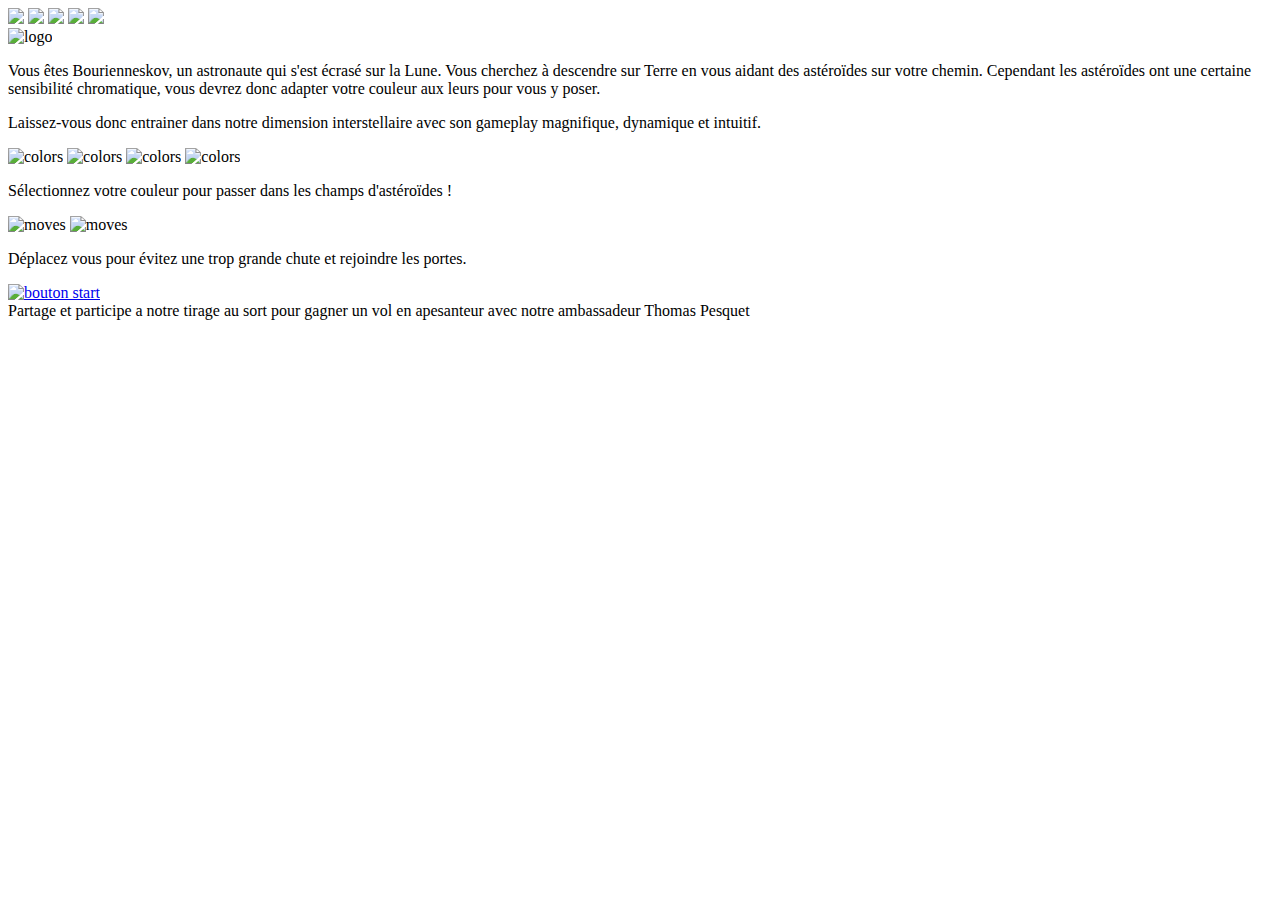
==== index.html @ bea348a5 "Ajoute index.html." ====
<!DOCTYPE html>
<html lang="en">

<head>
  <meta charset="UTF-8">
  <title>Document</title>
  <link rel="stylesheet" href="styles/style.css">
</head>

<body>
  <!-- Start Page -->
  <div class="launch-page">
    <img class="moon" id="moon" src="images/moon.png" />
    <img class="earth" id="earth" src="images/earth.png" />
    <img class="chrome" id="chrome" src="images/chrome.png" />
    <a href="https://www.facebook.com/ColorNaut-139815073215955/" target="_blank"><img class="facebook" id="facebook" src="images/facebook.png" /></a>
    <a href="https://twitter.com/NautColor" target="_blank"><img class="twitter" id="twitter" src="images/twitter.png" /></a>
    <div class="launch-page__content" id="start-page-content">
      <!-- Logo de l'app -->
      <div class="logo-container">
        <img src="images/logo.png" alt="logo" class="logo">
      </div>
      <!-- Contenu gauche -->
      <div class="content-left">
        <p> Vous êtes Bourienneskov, un astronaute qui s'est écrasé sur la Lune. Vous cherchez à descendre sur Terre en vous aidant des astéroïdes sur votre chemin. Cependant les astéroïdes ont une certaine sensibilité chromatique, vous devrez donc adapter votre couleur aux leurs pour vous y poser. </p>
        <p> Laissez-vous donc entrainer dans notre dimension interstellaire avec son gameplay magnifique, dynamique et intuitif.</p>
      </div>
      <!-- Contenu droit -->
      <div class="content-left">
        <div>
          <img src="images/orange.png" alt="colors" class="controls">
          <img src="images/green.png" alt="colors" class="controls">
          <img src="images/purple.png" alt="colors" class="controls">
          <img src="images/blue.png" alt="colors" class="controls" class="correct">
        </div>
        <p class="text">Sélectionnez votre couleur pour passer dans les champs d'astéroïdes !</p>
        <div>
          <img src="images/left.png" alt="moves" class="moves">
          <img src="images/right.png" alt="moves" class="moves">
        </div>
        <p class="text">Déplacez vous pour évitez une trop grande chute et rejoindre les portes.</p>
      </div>

      <!-- Bouton start -->
      <div class="button-start-container">
        <a href="pages/jeu.html" target="_blank">
          <img src="images/button-start.png" alt="bouton start" class="btn-start-game" id="btn-start-game">
        </a>
      </div>
    </div>
    <div class="sponsor" id="sponsor">
      Partage et participe a notre tirage au sort pour gagner un vol en apesanteur avec notre ambassadeur Thomas Pesquet
    </div>
  </div>
  <!-- /start-page -->

  <script type="text/javascript" src="../scripts/main.js"></script>
</body>

</html>
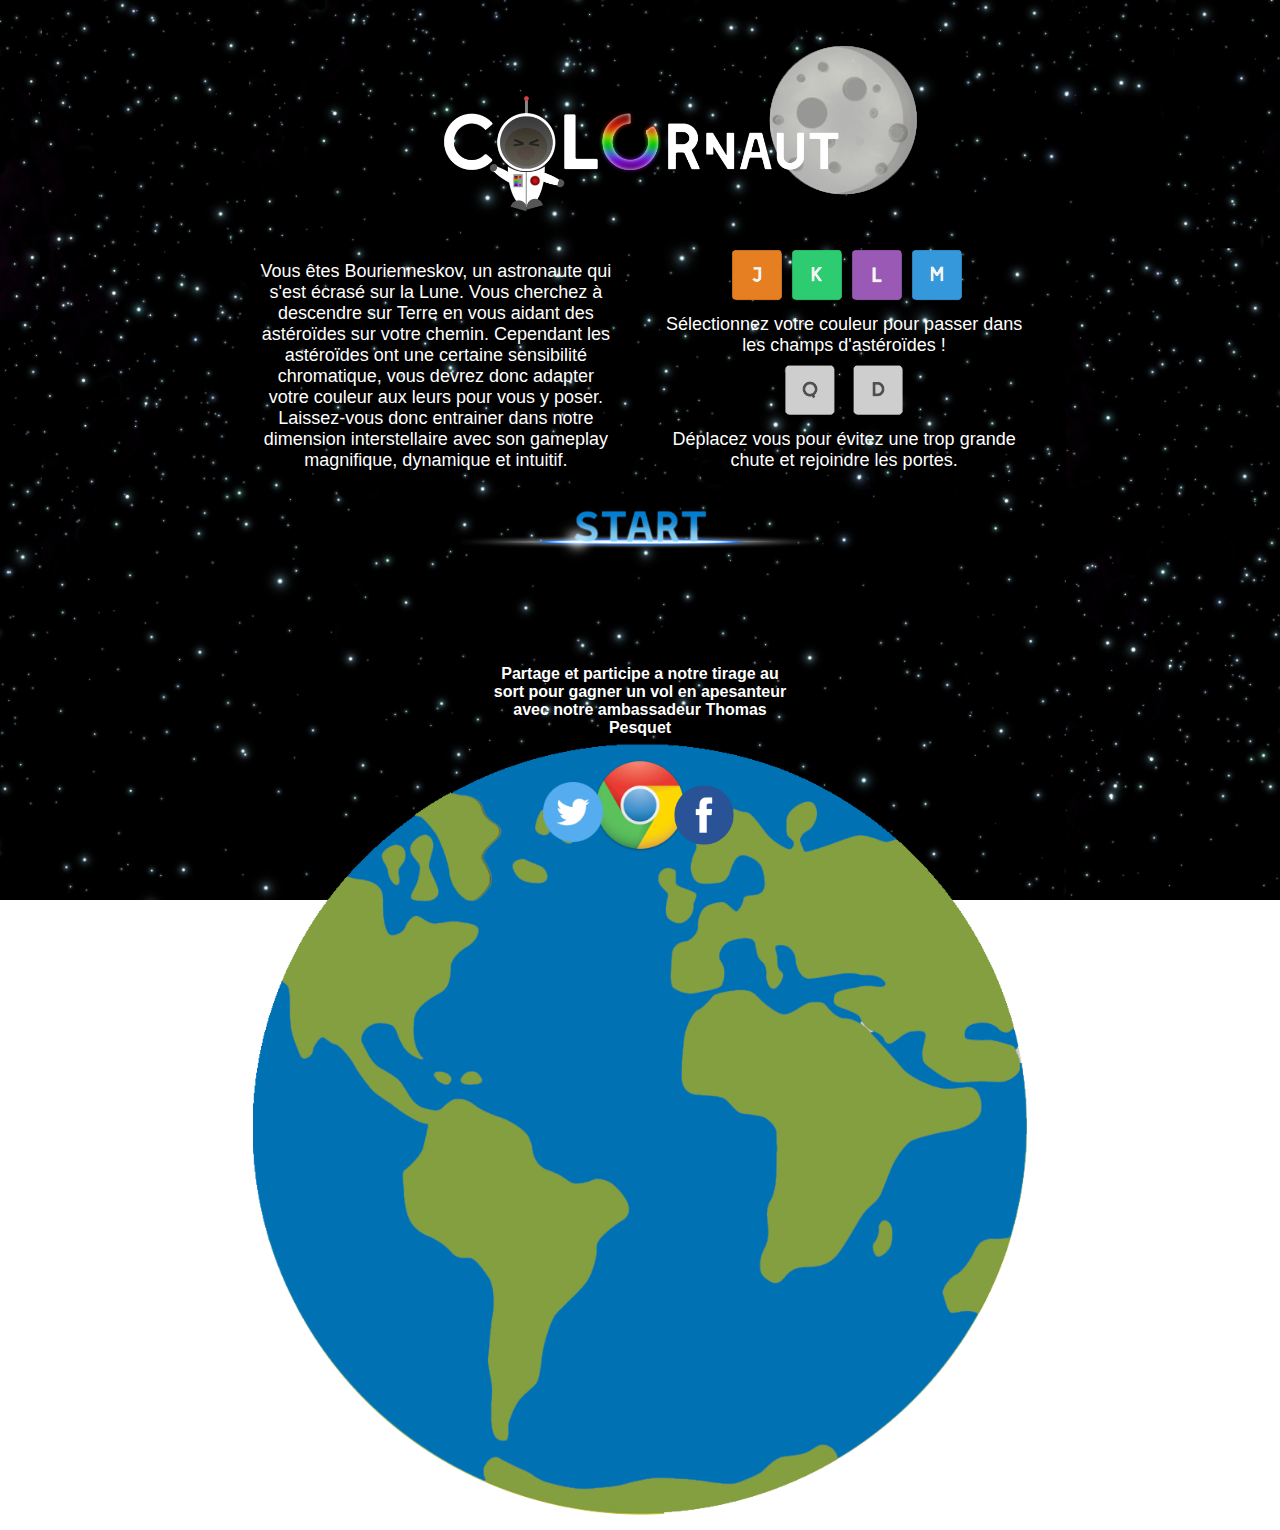
==== commit 608b7991: "Update index.html" ====
--- a/index.html
+++ b/index.html
@@ -3,7 +3,7 @@
 
 <head>
   <meta charset="UTF-8">
-  <title>Document</title>
+  <title>HomeNaute</title>
   <link rel="stylesheet" href="styles/style.css">
 </head>
 
@@ -57,4 +57,4 @@
   <script type="text/javascript" src="../scripts/main.js"></script>
 </body>
 
-</html>+</html>
--- a/styles/style.css
+++ b/styles/style.css
@@ -0,0 +1,247 @@
+* {
+  margin: 0;
+  padding: 0;
+  box-sizing: border-box;
+}
+
+body {
+  overflow: hidden;
+  position: relative;
+}
+
+
+/*************************************************                                                                     LAUNCH PAGE                  
+
+*************************************************/
+
+.launch-page {
+  position: relative;
+  width: 100vw;
+  height: 100vh;
+  background-image: url(../images/background-space.jpg);
+  background-size: cover;
+  background-repeat: no-repeat;
+}
+
+
+/*************************************************                                                                         EARTH
+
+*************************************************/
+
+.launch-page .earth {
+  width: 800px;
+  height: 800px;
+  position: absolute;
+  bottom: -70vh;
+  left: 50vw;
+  transform: translateX(-50%);
+  transition: bottom .5s ease-out .2s, left .5s ease-in-out .2s;
+}
+
+.launch-page .earth.has-moved {
+  bottom: -150%;
+}
+
+
+/*************************************************                                                                        CHROME
+
+*************************************************/
+
+.launch-page .chrome {
+  width: 100px;
+  height: 100px;
+  position: absolute;
+  bottom: 5vh;
+  left: 50vw;
+  transform: translateX(-50%);
+  transition: bottom .5s ease-in .3s, left .5s ease-in .3s;
+}
+
+.launch-page .chrome.has-moved {
+  bottom: -150%;
+}
+
+
+/*************************************************                                                                        FACEBOOK
+
+*************************************************/
+
+.launch-page .facebook {
+  width: 80px;
+  height: 80px;
+  position: absolute;
+  bottom: 5vh;
+  left: 55vw;
+  transform: translateX(-50%);
+  transition: bottom .5s ease-in .3s, left .5s ease-in .3s;
+}
+
+.launch-page .facebook.has-moved {
+  bottom: -150%;
+}
+
+
+/*************************************************                                                                        SPONSOR
+
+*************************************************/
+
+.launch-page .sponsor {
+  width: 300px;
+  height: 100px;
+  position: absolute;
+  bottom: 15vh;
+  left: 50vw;
+  transform: translateX(-50%);
+  transition: bottom .5s ease-in .3s, left .5s ease-in .3s;
+  color: white;
+  font-family: Arial, sans-serif;
+  font-size: 16px;
+  font-weight: bold;
+  text-align: center;
+}
+
+.launch-page .sponsor.has-moved {
+  bottom: -150%;
+}
+
+
+/*************************************************                                                                        TWITTER
+
+*************************************************/
+
+.launch-page .twitter {
+  width: 60px;
+  height: 60px;
+  position: absolute;
+  bottom: 6.5vh;
+  left: 44.8vw;
+  transform: translateX(-50%);
+  transition: bottom .5s ease-in .3s, left .5s ease-in .3s;
+}
+
+.launch-page .twitter.has-moved {
+  bottom: -150%;
+}
+
+
+/*************************************************                                                                         MOON
+
+*************************************************/
+
+.launch-page .moon {
+  width: 150px;
+  height: 150px;
+  position: absolute;
+  top: 5vh;
+  left: 60vw;
+  transition: top .5s ease-in-out 0s, left .5s ease-in-out 0s;
+}
+
+.launch-page .moon.has-moved {
+  top: -100%;
+  left: 90vw;
+}
+
+.launch-page__content {
+  position: absolute;
+  color: white;
+  font-family: Arial, sans-serif;
+  font-size: 18px;
+  top: 37%;
+  left: 50%;
+  width: 70vw;
+  /*background:
+rgba(203,203,203,0.8);*/
+  transform: translateY(-50%) translateX(-50%);
+  text-align: center;
+  border-radius: 10px;
+  transition: opacity .5s ease-in-out 0s;
+}
+
+correct {
+  border-radius: 2px;
+}
+
+.launch-page__content.opacity0 {
+  opacity: 0;
+}
+
+.launch-page__content.hidden {
+  display: none;
+}
+
+.launch-page__content .content-left,
+.launch-page__content .content-right {
+  display: inline-block;
+  width: 40%;
+  margin: 0 2.5%;
+}
+
+.launch-page__content .logo {
+  max-width: 50%;
+}
+
+.launch-page__content .btn-start-game {
+  max-width: 40%;
+  cursor: pointer;
+}
+
+.content-left .controls {
+  height: 50px;
+  width: 50px;
+  margin-left: 5px;
+}
+
+.text {
+  margin: 1vh auto;
+}
+
+.moves {
+  height: 50px;
+  width: 50px;
+  margin: auto 0.5vw;
+  border-radius: 2px;
+}
+
+
+/*************************************************                                                                       GAME SCREEN
+
+*************************************************/
+
+
+/*
+
+.game-screen {
+  position: absolute;
+  top: 50%;
+  left: 50%;
+  width: 30%;
+  height: 70%;
+  transform: translateX(-50%) translateY(-50%);
+  background: blue;
+  z-index: -1;
+  opacity: 0;
+  transition: z-index .5s ease-in-out 0s, opacity .5s ease-in-out 0s;
+}
+
+.game-screen.show {
+  z-index: 1;
+  opacity: 1;
+}  
+
+*/
+
+
+/*************************************************                                                                       RIGHTS
+
+*************************************************/
+
+
+/*
+
+font : 
+
+- LEIXO DEMO
+designed by phitradesign 2017
+all rights reserved © ;
+-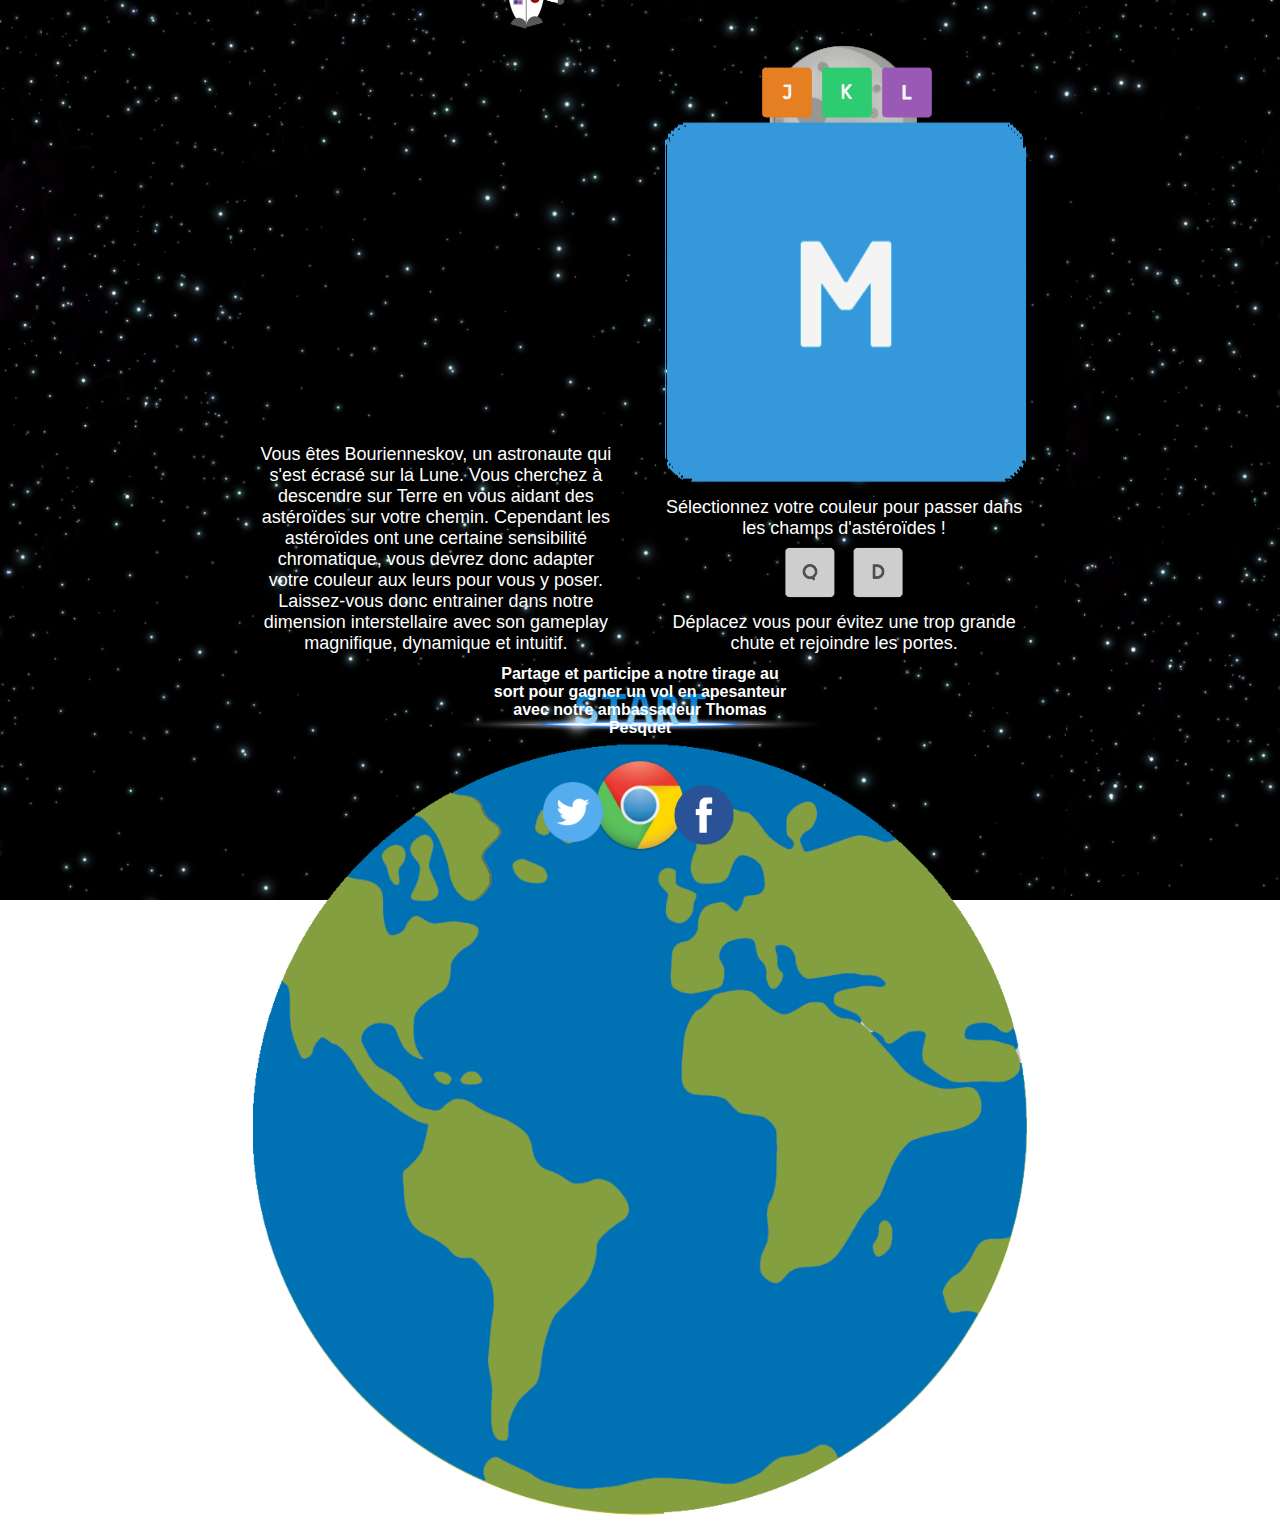
==== commit 46760df4: "Update index.html" ====
--- a/index.html
+++ b/index.html
@@ -10,11 +10,11 @@
 <body>
   <!-- Start Page -->
   <div class="launch-page">
-    <img class="moon" id="moon" src="images/moon.png" />
-    <img class="earth" id="earth" src="images/earth.png" />
-    <img class="chrome" id="chrome" src="images/chrome.png" />
-    <a href="https://www.facebook.com/ColorNaut-139815073215955/" target="_blank"><img class="facebook" id="facebook" src="images/facebook.png" /></a>
-    <a href="https://twitter.com/NautColor" target="_blank"><img class="twitter" id="twitter" src="images/twitter.png" /></a>
+    <img class="moon" id="moon" src="images/moon.png" alt="Moon" />
+    <img class="earth" id="earth" src="images/earth.png" alt="Earth" />
+    <img class="chrome" id="chrome" src="images/chrome.png" alt="Chrome logo" />
+    <a href="https://www.facebook.com/ColorNaut-139815073215955/" target="_blank"><img class="facebook" id="facebook" src="images/facebook.png" alt="Facebook logo" /></a>
+    <a href="https://twitter.com/NautColor" target="_blank"><img class="twitter" id="twitter" src="images/twitter.png" alt="Twitter logo" /></a>
     <div class="launch-page__content" id="start-page-content">
       <!-- Logo de l'app -->
       <div class="logo-container">
@@ -31,7 +31,7 @@
           <img src="images/orange.png" alt="colors" class="controls">
           <img src="images/green.png" alt="colors" class="controls">
           <img src="images/purple.png" alt="colors" class="controls">
-          <img src="images/blue.png" alt="colors" class="controls" class="correct">
+          <img src="images/blue.png" alt="colors" class="controls, correct">
         </div>
         <p class="text">Sélectionnez votre couleur pour passer dans les champs d'astéroïdes !</p>
         <div>
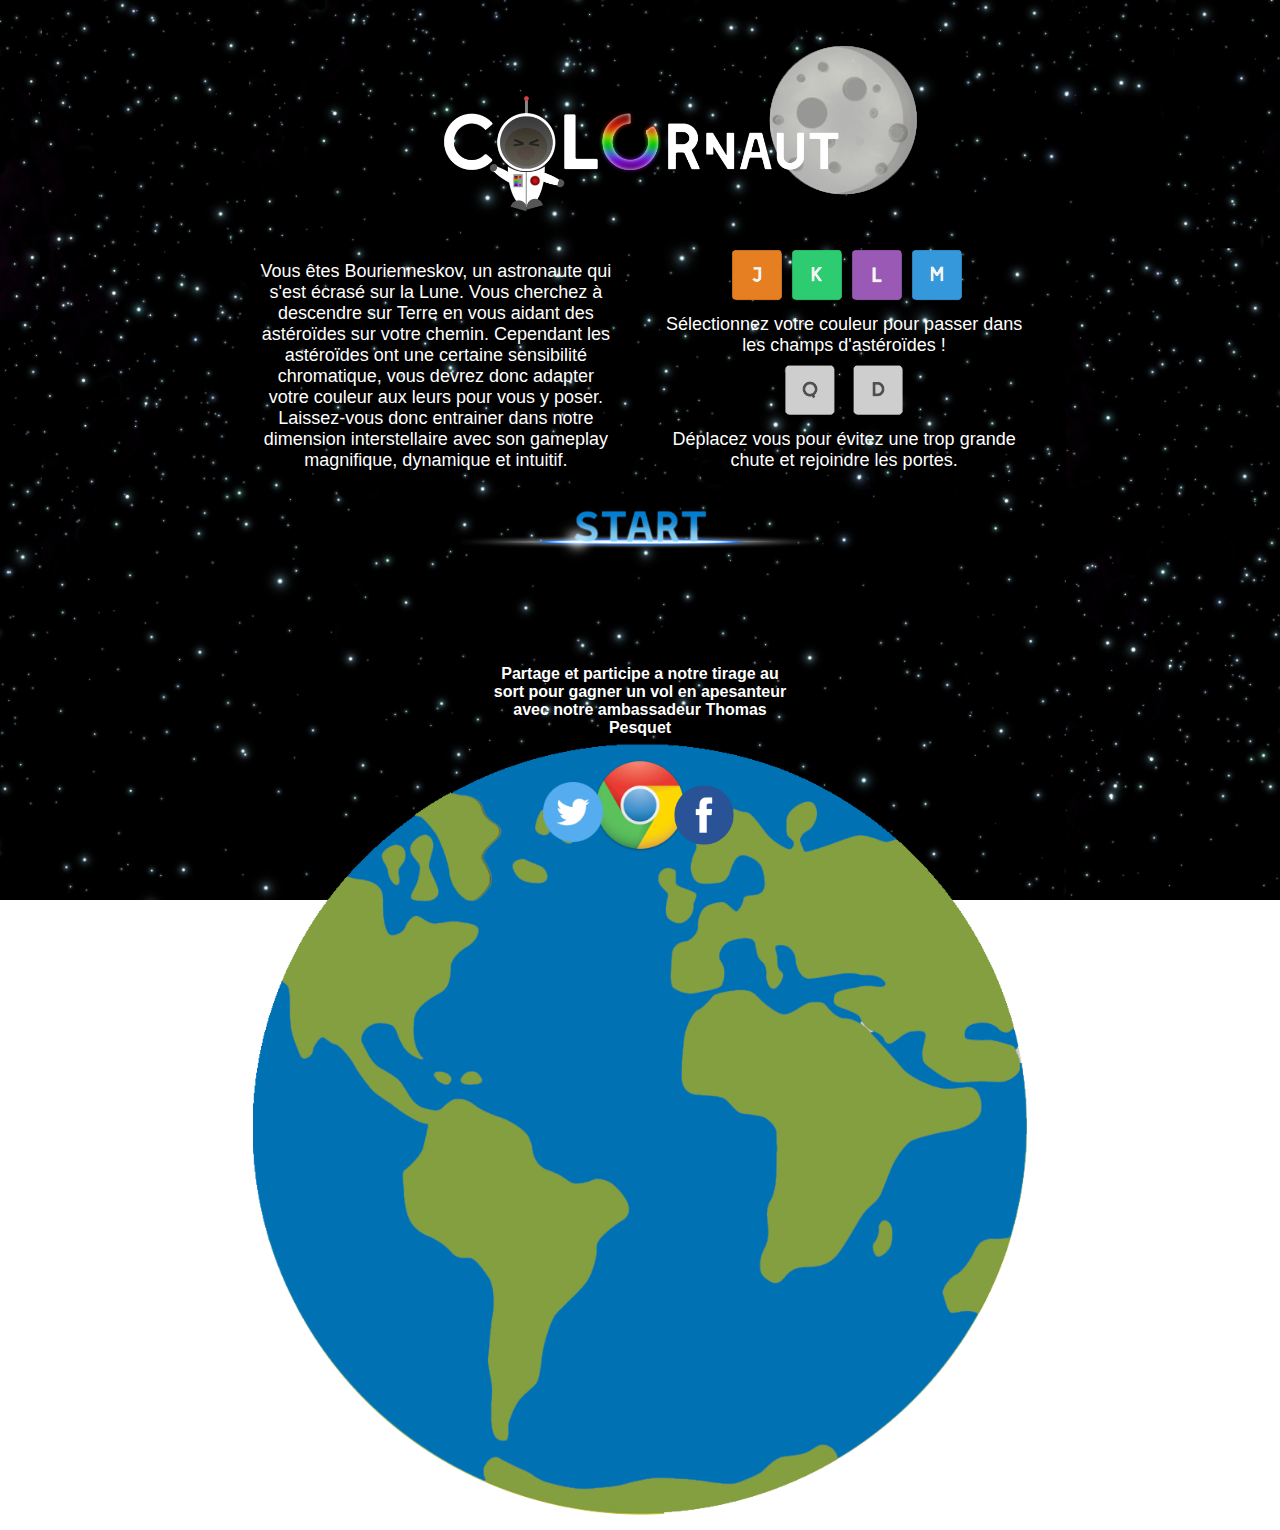
==== commit a1a2fe4b: "Update index.html" ====
--- a/index.html
+++ b/index.html
@@ -31,7 +31,7 @@
           <img src="images/orange.png" alt="colors" class="controls">
           <img src="images/green.png" alt="colors" class="controls">
           <img src="images/purple.png" alt="colors" class="controls">
-          <img src="images/blue.png" alt="colors" class="controls, correct">
+          <img src="images/blue.png" alt="colors" class="controls correct">
         </div>
         <p class="text">Sélectionnez votre couleur pour passer dans les champs d'astéroïdes !</p>
         <div>
